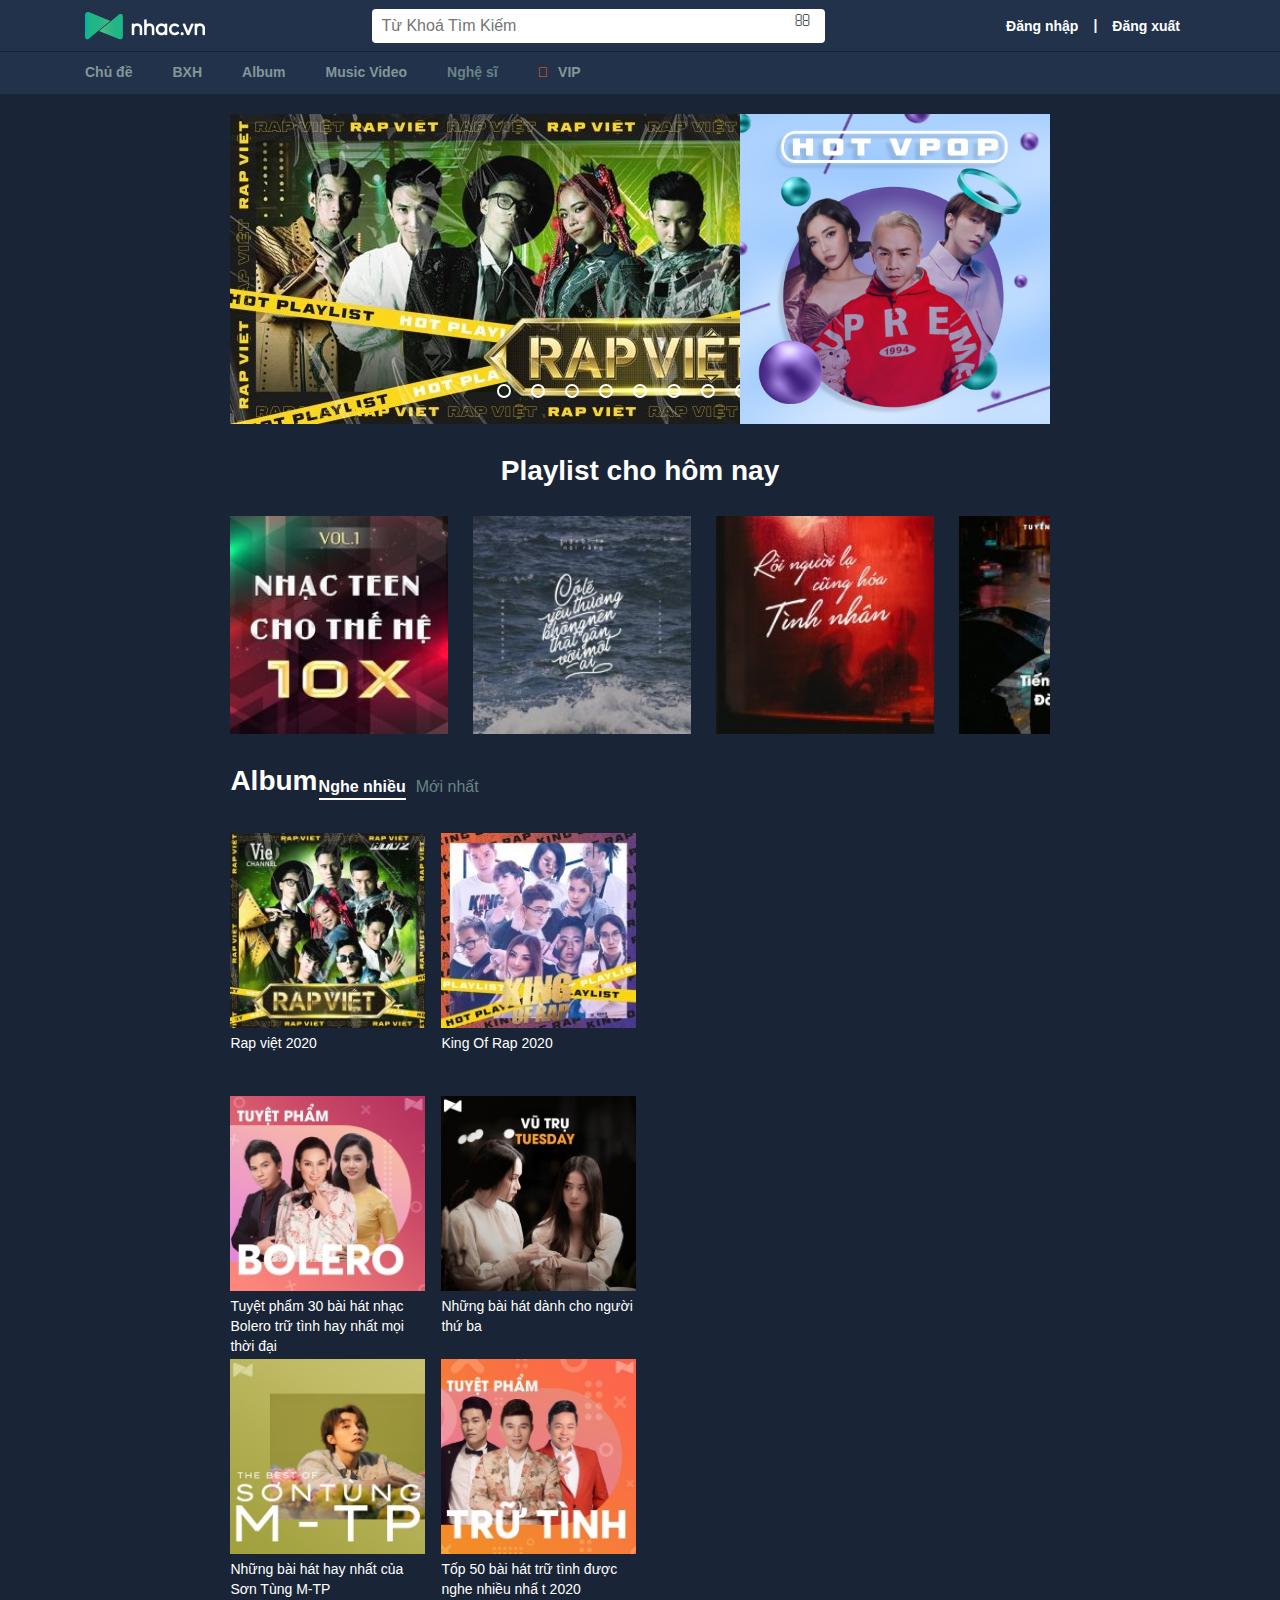
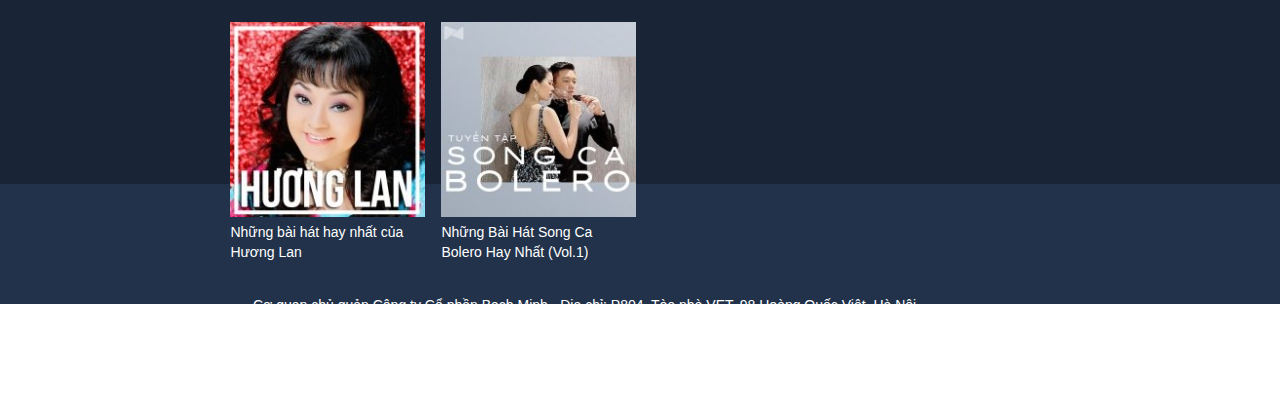
==== index.html @ 997c5e0f "add" ====
<!DOCTYPE html>
<html lang="en">

<head>
    <meta charset="UTF-8">
    <meta name="viewport" content="width=device-width, initial-scale=1.0">
    <title>Nhac</title>
    <link rel="stylesheet" href="css/header.css">
    <link rel="stylesheet" href="css/style.css">
    <!-- Latest compiled and minified CSS -->
    <link rel="stylesheet" href="https://maxcdn.bootstrapcdn.com/bootstrap/4.5.2/css/bootstrap.min.css">

    <!-- jQuery library -->
    <script src="https://ajax.googleapis.com/ajax/libs/jquery/3.5.1/jquery.min.js"></script>

    <!-- Popper JS -->
    <script src="https://cdnjs.cloudflare.com/ajax/libs/popper.js/1.16.0/umd/popper.min.js"></script>

    <!-- Latest compiled JavaScript -->
    <script src="https://maxcdn.bootstrapcdn.com/bootstrap/4.5.2/js/bootstrap.min.js"></script>
    <script src="js/font.js"></script>
    <link rel="stylesheet" href="https://use.fontawesome.com/releases/v5.6.3/css/all.css">
</head>

<body>
    <div class="main">
        <!-- Start Header -->
        <header id="header">
            <div class="header-menu">
                <div class="header-logo">
                    <div class="container h-100 d-flex align-items-center justify-content-sm-between">
                        <div class="logo">
                            <a class=" d-block" href="#">
                                <img class=" d-block" src="image/logo.png" alt="">
                            </a>
                        </div>
                        <div class="header-search d-flex align-items-center">
                            <input type="text" class="search" name="search" placeholder="Từ Khoá Tìm Kiếm">
                            <div class="wrap-icon-search position-relative">
                                <i class="fad fa-search position-absolute icon-search"></i>
                            </div>
                        </div>
                        <div class="login-logout d-flex align-items-center">
                            <div class="login">
                                <a href="#">Đăng nhập</a>
                            </div>
                            <div class="over">|</div>
                            <div class="logout">
                                <a href="#">Đăng xuất</a>
                            </div>
                        </div>
                    </div>
                </div>
                <div class="header-top-menu d-flex container">
                    <div class="theme h-100">
                        <a class="d-flex align-items-center h-100" href="#">Chủ đề</a>
                    </div>
                    <div class="bxh h-100">
                        <a class="d-flex align-items-center h-100" href="#">BXH</a>
                    </div>
                    <div class="album h-100">
                        <a class="d-flex align-items-center h-100" href="#">Album</a>
                    </div>
                    <div class="video h-100">
                        <a class="d-flex align-items-center h-100" href="#">Music Video</a>
                    </div>
                    <div class="singer h-100">
                        <a class="d-flex align-items-center h-100" href="#">Nghệ sĩ</a>
                    </div>
                    <div class="vip h-100">
                        <a class="d-flex align-items-center h-100" href="#">
                            <i class="fad fa-gem gem"></i>
                            <span>VIP</span>
                        </a>
                    </div>
                </div>
            </div>
        </header>
        <!-- End Header -->
        <div class="content">
            <div class="head-content">
                <div class="slider">
                    <div class="slides">
                        <input type="radio" name="radio-btn" id="radio1">
                        <input type="radio" name="radio-btn" id="radio2">
                        <input type="radio" name="radio-btn" id="radio3">
                        <input type="radio" name="radio-btn" id="radio4">
                        <input type="radio" name="radio-btn" id="radio5">
                        <input type="radio" name="radio-btn" id="radio6">
                        <input type="radio" name="radio-btn" id="radio7">
                        <input type="radio" name="radio-btn" id="radio8">
                        <input type="radio" name="radio-btn" id="radio9">
                        <div class="slide first">
                            <img src="./image/3981.jpg" alt=""></a>
                        </div>
                        <div class="slide">
                            <img src="./image/2.jpg" alt="">
                        </div>
                        <div class="slide">
                            <img src="./image/3.png" alt="">
                        </div>
                        <div class="slide">
                            <img src="./image/4.png" alt="">
                        </div>
                        <div class="slide">
                            <img src="./image/5.jpg" alt="">
                        </div>
                        <div class="slide">
                            <img src="./image/6.jpg" alt="">
                        </div>
                        <div class="slide">
                            <img src="./image/7.jpg" alt="">
                        </div>
                        <div class="slide">
                            <img src="./image/8.png" alt="">
                        </div>
                        <div class="slide">
                            <img src="./image/9.png" alt="">
                        </div>
                        <div class="navigation-auto">
                            <div class="auto-btn1"></div>
                            <div class="auto-btn2"></div>
                            <div class="auto-btn3"></div>
                            <div class="auto-btn4"></div>
                            <div class="auto-btn5"></div>
                            <div class="auto-btn6"></div>
                            <div class="auto-btn7"></div>
                            <div class="auto-btn8"></div>
                            <div class="auto-btn9"></div>
                        </div>
                    </div>

                    <div class="navigation-manual">
                        <label for="radio1" class="manual-btn" id="manual-btn1"></label>
                        <label for="radio2" class="manual-btn" id="manual-btn2"></label>
                        <label for="radio3" class="manual-btn" id="manual-btn3"></label>
                        <label for="radio4" class="manual-btn" id="manual-btn4"></label>
                        <label for="radio5" class="manual-btn" id="manual-btn5"></label>
                        <label for="radio6" class="manual-btn" id="manual-btn6"></label>
                        <label for="radio7" class="manual-btn" id="manual-btn7"></label>
                        <label for="radio8" class="manual-btn" id="manual-btn8"></label>
                        <label for="radio9" class="manual-btn" id="manual-btn9"></label>
                    </div>
                </div>
                <script type="text/javascript">
                    var counter = 1;
                    setInterval(function(){
                        document.getElementById('radio' + counter).checked = true;
                        counter++;
                        if(counter > 9){
                            counter = 1;
                        }
                    }, 5000);
                    </script>
                <div class="hotvpop"><a href="#"><img src="/image/hotvpop.jpg" style="width: 310px;" alt="">
                    </a></div>
                

                <!-- Start Content -->
            </div>
            <div style="height: 30px;"></div>
            <h2 class="name">Playlist cho hôm nay</h2>
            <div class="now-playlist">
                <div class="slider-playlist" id="slider_playlist">
                    
                    <div class="playlist">
                        <img src="/image/playlist1.jpg" style="width: 218px;" alt="">
                        <a href="#">
                            <div class="overlay">
                                <img src="/image/playbutton.png" alt="">
                            </div>
                        </a>
                    </div>
                    <div class="playlist">
                        <img src="/image/playlist2.jpg" style="width: 218px;" alt="">
                        <a href="#">
                            <div class="overlay">
                                <img src="/image/playbutton.png" alt="">
                            </div>
                        </a>
                    </div>
                    <div class="playlist">
                        <img src="/image/playlist3.jpg" style="width: 218px;" alt="">
                        <a href="#">
                            <div class="overlay">
                                <img src="/image/playbutton.png" alt="">
                            </div>
                        </a>
                    </div>
                    <div class="playlist">
                        <img src="/image/playlist4.jpg" style="width: 218px;" alt="">
                        <a href="#">
                            <div class="overlay">
                                <img src="/image/playbutton.png" alt="">
                            </div>
                        </a>
                    </div>
                    <div class="playlist">
                        <img src="/image/playlist5.jpg" style="width: 218px;" alt="">
                        <a href="#">
                            <div class="overlay">
                                <img src="/image/playbutton.png" alt="">
                            </div>
                        </a>
                    </div>
                    <div class="playlist">
                        <img src="/image/playlist6.jpg" style="width: 218px;" alt="">
                        <a href="#">
                            <div class="overlay">
                                <img src="/image/playbutton.png" alt="">
                            </div>
                        </a>
                    </div>
                    <div class="playlist">
                        <img src="/image/playlist7.jpg" style="width: 218px;" alt="">
                        <a href="#">
                            <div class="overlay">
                                <img src="/image/playbutton.png" alt="">
                            </div>
                        </a>
                    </div>
                    <div class="playlist">
                        <img src="/image/playlist8.jpg" style="width: 218px;" alt="">
                        <a href="#">
                            <div class="overlay">
                                <img src="/image/playbutton.png" alt="">
                            </div>
                        </a>
                    </div>
                    <div class="playlist">
                        <img src="/image/playlist9.jpg" style="width: 218px;" alt="">
                        <a href="#">
                            <div class="overlay">
                                <img src="/image/playbutton.png" alt="">
                            </div>
                        </a>
                    </div>
                    <div class="playlist">
                        <img src="/image/playlist10.jpg" style="width: 218px;" alt="">
                        <a href="#">
                            <div class="overlay">
                                <img src="/image/playbutton.png" alt="">
                            </div>
                        </a>
                    </div>
                </div>
            </div>
            <script type="text/javascript">
                var counterplay = 0;
                setInterval(function(){
                    if (counterplay>5){
                        counterplay = 0;
                    };
                    var c = -counterplay*243
                    counterplay++;
                    document.getElementById('slider_playlist').style.marginLeft = c.toString()+"px";
                },3000);
            </script>
            <div class="middle-content">
                <div class="col1">
                    <div class="box-title">
                       <h2 class="name"><a href="#">Album</a></h2>
                        <div class="box-nav">
                            <ul class="btn-ty">
                                <li ><a href="#"class="pre-active" >Nghe nhiều</a></li>
                                <li  ><a href=""class="next">Mới nhất</a></li>
                            </ul>
                        </div>
                    </div>
                    <div class="album-list">
                        <div class="album-detail">
                            <div class="albums">
                                <img src="/image/album/1.jpg" style="width: 195px;" alt="">
                                <a href="#">
                                    <div class="overlay">
                                        <img src="/image/playbutton.png" alt="">
                                    </div>
                                </a>
                            </div>
                            <div class="album-info">
                                <h3 class="title"><a href="#">Rap việt 2020</a></h3>
                            </div>
                        </div>
                        <div class="album-detail">
                            <div class="albums">
                                <img src="/image/album/2.jpg" style="width: 195px;" alt="">
                                <a href="#">
                                    <div class="overlay">
                                        <img src="/image/playbutton.png" alt="">
                                    </div>
                                </a>
                            </div>
                            <div class="album-info">
                                <h3 class="title"><a href="#">King Of Rap 2020</a></h3>
                            </div>
                        </div>
                        <div class="album-detail">
                            <div class="albums">
                                <img src="/image/album/3.jpg" style="width: 195px;" alt="">
                                <a href="#">
                                    <div class="overlay">
                                        <img src="/image/playbutton.png" alt="">
                                    </div>
                                </a>
                            </div>
                            <div class="album-info">
                                <h3 class="title"><a href="#">Tuyệt phẩm 30 bài hát nhạc Bolero trữ tình hay nhất mọi thời đại</a></h3>
                            </div>
                        </div>
                        <div class="album-detail">
                            <div class="albums">
                                <img src="/image/album/4.jpg" style="width: 195px;" alt="">
                                <a href="#">
                                    <div class="overlay">
                                        <img src="/image/playbutton.png" alt="">
                                    </div>
                                </a>
                            </div>
                            <div class="album-info">
                                <h3 class="title"><a href="#">Những bài hát dành cho người thứ ba</a></h3>
                            </div>
                        </div>
                        <div class="album-detail">
                            <div class="albums">
                                <img src="/image/album/5.jpg" style="width: 195px;" alt="">
                                <a href="#">
                                    <div class="overlay">
                                        <img src="/image/playbutton.png" alt="">
                                    </div>
                                </a>
                            </div>
                            <div class="album-info">
                                <h3 class="title"><a href="#">Những bài hát hay nhất của Sơn Tùng M-TP</a></h3>
                            </div>
                        </div>
                        <div class="album-detail">
                            <div class="albums">
                                <img src="/image/album/6.jpg" style="width: 195px;" alt="">
                                <a href="#">
                                    <div class="overlay">
                                        <img src="/image/playbutton.png" alt="">
                                    </div>
                                </a>
                            </div>
                            <div class="album-info">
                                <h3 class="title"><a href="#">Tốp 50 bài hát trữ tình được nghe nhiều nhấ t 2020</a></h3>
                            </div>
                        </div>
                        <div class="album-detail">
                            <div class="albums">
                                <img src="/image/album/7.jpg" style="width: 195px;" alt="">
                                <a href="#">
                                    <div class="overlay">
                                        <img src="/image/playbutton.png" alt="">
                                    </div>
                                </a>
                            </div>
                            <div class="album-info">
                                <h3 class="title"><a href="#">Những bài hát hay nhất của Hương Lan</a></h3>
                            </div>
                        </div>
                        <div class="album-detail">
                            <div class="albums">
                                <img src="/image/album/8.jpg" style="width: 195px;" alt="">
                                <a href="#">
                                    <div class="overlay">
                                        <img src="/image/playbutton.png" alt="">
                                    </div>
                                </a>
                            </div>
                            <div class="album-info">
                                <h3 class="title"><a href="#">Những Bài Hát Song Ca Bolero Hay Nhất (Vol.1)</a></h3>
                            </div>
                        </div>
                        
                    </div>
                </div>
                <div class="col2"></div>
            </div>

        </div>

        <!-- Start Footer -->
        <footer id="footer">
            <div class="container d-flex align-items-center h-100">
                <div class="logo mr-5">
                    <a class="d-block" href="#">
                        <img class=" d-block" src="image/bottom-logo.png" alt="">
                    </a>
                </div>
                <div class="script">
                    <div class="address">Cơ quan chủ quản Công ty Cổ phần Bạch Minh - Địa chỉ: P804,
                        Tòa nhà VET, 98 Hoàng Quốc Việt, Hà Nội
                    </div>
                    <div class="email">Email: Nhac@vega.com.vn Tel: 024 37554190 - Người chịu trách
                        nhiệm nội dung: Ông Lê Hữu Toàn
                    </div>
                    <div class="policy">Giấy phép MXH số 311/GP-BTTTT do Bộ Thông Tin và Truyền
                        thông cấp ngày 04/07/2017
                    </div>
                    <div class="copy-right mt-3">
                        © 2015 Vega Corporation
                    </div>
                </div>

        </footer>
        <!-- End Footer -->
    </div>
</body>

</html>
---- css/header.css ----
/* Header */
.main{background-color: #192536;}
header {
    background-color: rgb(33, 50, 74);
    position: fixed;
    top: 0;
    left: 0;
    z-index: 999;
    min-width: 100%;
}
.header-logo {
    height: 52px;
    border-bottom: 1px solid #182434;
}
input.search {
    width: 342px;
    border: 0 none;
    border-radius: 4px 0 0 4px;
    -moz-border-radius: 4px 0 0 4px;
    -webkit-border-radius: 4px 0 0 4px;
    display: block;
    float: left;
    height: 34px;
    line-height: 34px;
    padding: 0 10px;
    outline: none;
    color: #5c5c5c;
}
.wrap-icon-search {
    height: 34px;
    width: 111px;
    background: #FFF;
    border-radius: 0 4px 4px 0;
}
.wrap-icon-search .icon-search {
    width: 25px;
    height: 25px;
    right: 5px;
    top: 4px;
}

.login-logout .over{
    font-size: 14px;
    color: #FFF;
    font-weight: bold;
}
.login-logout a{
    font-size: 14px;
    color: #FFF;
    padding: 0px 15px;
    font-weight: bold;
}
.login-logout a:hover{
    color: #21b685 !important;
    text-decoration: none;
}
.header-top-menu  {
    height: 42px;
}
.header-top-menu >div {
    color: #829799;
}

.header-top-menu a {
    margin-right: 40px;
    color: #829799;
    font-size: 14px;
    font-weight: bold;
    width: auto;
    border-bottom: 2px solid rgb(33, 50, 74);
}
.header-top-menu a:hover {
    color: #21b685 !important;
    text-decoration: none;
    border-bottom: 2px solid #21b685;
}
.vip .gem{
    color: rgb(254, 101, 0);
    display: inline-block;
    margin-right: 10px;
}
/* End Header */

/* Footer */
#footer {
    /* margin-top: 94px; */
    background-color: rgb(33, 50, 74);
    color: #fff;
    font-size: 14px;
    height: 120px;
}
/* End Footer */

/* Reponsive */
@media (max-width: 991.98px) {
    input.search {
        width: 200px;
    }
}
@media (max-width: 767.98px) {
    input.search {
        width: 140px;
    }
    .wrap-icon-search {
        width: 34px;
    }
    .header-top-menu a {
        margin-right: 37px;
    }
    header, .login-logout a, .login-logout .over, .header-top-menu a{
        font-size: 13px!important;
    }
}
/* End Reponsive */
---- css/style.css ----
/* body{
    margin: 0;
    padding: 0;
    height: 100vh;
    display: flex;
    justify-content: center;
    align-items: center;
    background-color: #23e3c9;
} */
*{
    font-family: Arial,sans-serif;
}
.content{
    margin-top:94px;
    padding: 20px 18%;
}
.head-content{
    display: flex;
    flex-direction: row;
    position: relative;
}
.hotvpop{
    position: absolute;
    right: 0;
    top: 0;
}

.slider{
    position: relative;
    width: 828px;
    height: 310px;
    overflow: hidden;
}

.slides{
    width: 1000%;
    height: 310px;
    display: flex;
}
.slider input{
    display: none;

}
.slide{
    width: 10%;
    transition: 2s;
}
.slide img{
    width: 828px;
    height: 310px;
}
.navigation-manual{
    position: absolute;
    width: 100%;
    margin-top: -40px;
    display: flex;
    justify-content: center;
}
.manual-btn{
    display: none;
    background: white;
    border:2px solid white;
    padding: 5px;
    border-radius: 10px;
    cursor: pointer;
    transition: 1s;
}
.manual-btn:not(:last-child){
    margin-right: 20px;
}
.manual-btn:hover{
    border: 2px solid #009966;
    background:#009966;
}
.manual-btn:active{
    background: #009966;
}
#radio1:checked ~ .first{
    margin-left: 0;
}
#radio2:checked ~ .first{
    margin-left: -10%;
}
#radio3:checked ~ .first{
    margin-left: -20%;
}
#radio4:checked ~ .first{
    margin-left: -30%;
}
#radio5:checked ~ .first{
    margin-left: -40%;
}
#radio6:checked ~ .first{
    margin-left: -50%;
}
#radio7:checked ~ .first{
    margin-left: -60%;
}
#radio8:checked ~ .first{
    margin-left: -70%;
}
#radio9:checked ~ .first{
    margin-left: -80%;
}
h2.name{
    color: white;
    width: 100%;
    text-align: center;
    font-family: Arial, Helvetica, sans-serif;
    font-size: 28px;
    font-weight: bold;
}
.playlist{
    position: relative;
    width: 218px;
    height: 218px;
    background-color: #DDD;
}
.overlay{
    position: absolute;
    top: 0;
    left: 0;
    height: 100%;
    width: 100%;
    background: linear-gradient(0deg, rgba(0,0,0,0.8421743697478992) 0%, rgba(119,97,97,0.5704656862745099) 100%);
    display: flex;
    justify-content: center;
    align-items: center;
    opacity: 0;
    transition: all 0.3s;

}
.overlay img{
    width: 60px;
    transform: scale(0.5);
    transition: all 0.3s;
}
.playlist:hover .overlay{
    opacity: 1;
}
.playlist:hover .overlay img{
    transform: scale(1);
}
ul{
    display: block;
    list-style-type: none;
}
.item-bxh{
    width: 300px;
    height: 68px;
    display: flex;
    flex-direction: row;
    font-size: 14px;
    align-items: center;
    font-family: Arial,sans-serif;
    border-bottom: 1px solid #999;
}
.item-bxh .info{
    flex-grow: 1;
}
.item-bxh .number{
    font-size: 20px;
    padding: 0 8px;
}
.singer{
    color: #999;
}
.song-title{
    margin-bottom:8px ;
}
.view-count{
    color: #999;
    font-size: 15px;}
.song-title{
    font-size: 15px;
}
.song-title a{
    text-decoration: none ;
    color:#fff;
}
.song-title:hover a{
    color:#009966;
}
.item-bxh-1{
    width: 300px;
    height: 110px;
    display: flex;
    align-items: center;
}
.item-bxh-1 .bg-overlay-home{
    width: 110px;
    height: 100%;
    display: flex;
    flex-direction: column;
    justify-content: flex-end;
    margin-right: 8px;
}
.bg-overlay-home .number-first{
    font-size: 25px;
    font-weight: bolder;
}
.item-bxh-1 .song-title{
    font-size: 15px;
    font-weight: bold;
}
.bg-music-video{
    width: 410px;
    height: 231px;
    position: relative;
    background-image: url('/image/musicvideo/emmoilanguoiyeuanh.jpg');
    background-position: center;
    background-size: cover;
}
.bg-music-video:hover .overlay{
    opacity: 1;
}
.bg-music-video:hover .overlay img{
    transform: scale(1);
}
.duration{
    color: white;
    position: absolute;
    bottom: 0;
    right: 0;
    background-color:rgba(0,0,0,0.6);
}
.bg-music-video-small{
    width: 195px;
    height: 110px;
    position: relative;
    background-image: url('/image/musicvideo/camotbautroithuongnho.jpg');
    background-position: center;
    background-size: cover;
}
.bg-music-video-small:hover .overlay{
    opacity: 1;
}
.bg-music-video-small:hover .overlay img{
    transform: scale(1);
}
.box-content{
    width: 840px;
    height: 459px;
    border-top: 1px solid #303b4a;
    border-bottom: 1px solid #303b4a;
    padding: 0 0;
}
li[class^="new-song"]{
    width: 411.59px;
    height: 91px;
    display: flex;
    align-items: center;
    border-bottom: 1px solid #303b4a;
}
.artist-list{
    padding:0;
    margin: 0;
}
li[class^="new-song"] .info{
    margin-left: 20px;
}
.new-song-1{
    float: left;
}
.new-song-2{
    float: right;
}
.singer a{
    text-decoration: none;
    color: #6A8385;
    font-size: 14px;
}
.singer a:hover{
    color: #009966;
}
.box-content-mv{
    width: 300px;
    height: 501px;
}
.first-mv{
    height: 169px;
    width: 100%;
    background-image: url('/image/mv/cohenvshanhphuc.jpeg');
    background-position: center;
    background-size: cover;
    position: relative;
}
.first-mv-content{
    position: absolute;
    bottom: 10px;
    left: 10px;
    display: flex;
    align-items: center;
}
.first-mv-content .chart-stt{
    color: white;
    font-size: 24px;
    margin-right: 10px;
}
.manual-mv{
    height: 83px;
    display: flex;
    align-items: center;
    border-bottom: 1px solid #303b4a;
    width: 100%;
}
.song-artist-avatar{
    width: 36.67%;
    height: 62px;
    background-image: url("/image/mv/2.jpg");
    background-position: center;
    background-size: cover;
    margin-right: 10px;
}
.chart-stt-manual{
    height: 100%;
    width: 25%;
    display: flex;
    justify-content: center;
    align-items: center;
    color: white;
    font-size: 16px;
    font-weight: bold;
    background-color: rgba(0,0,0,0.6);
}
.navigation-auto{
    position: absolute;
    display: flex;
    width: 100%;
    justify-content: center;
    margin-top: 270px;
}
.navigation-auto div{
    border: 2px solid white;
    padding: 5px;
    border-radius: 10px;
    transition: 1s;
}
.navigation-auto div:not(:last-child){
    margin-right: 20px;
}
#radio1:checked ~ .navigation-auto .auto-btn1{
    background: #40D3DC;
}
#radio2:checked ~ .navigation-auto .auto-btn2{
    background: #40D3DC;
}
#radio3:checked ~ .navigation-auto .auto-btn3{
    background: #40D3DC;
}
#radio4:checked ~ .navigation-auto .auto-btn4{
    background: #40D3DC;
}
#radio5:checked ~ .navigation-auto .auto-btn5{
    background: #40D3DC;
}
#radio6:checked ~ .navigation-auto .auto-btn6{
    background: #40D3DC;
}
#radio7:checked ~ .navigation-auto .auto-btn7{
    background: #40D3DC;
}
#radio8:checked ~ .navigation-auto .auto-btn8{
    background: #40D3DC;
}
#radio9:checked ~ .navigation-auto .auto-btn9{
    background: #40D3DC;
}
.now-playlist{
    width: 100%;
    overflow: hidden;
    padding-top: 20px;
}
.slider-playlist{
    display: flex;
    width: 1000%;
    transition: 2s;
    margin-left: 0px;
}
.playlist{
    margin-right: 25px;
}
.middle-content{
    width: 100%;
    height: 1000px;
}
.col1{
    width: 71.79%;
}
.box-title{
    margin-top: 30px;
    width: 100%;
    height: 44px;
}

.box-title .name{
    float: left;
    width: 10%;
    text-align: left;
    margin-right: 5%;
}
.name a{
    color: #fff;
}
.btn-ty li{
    float: left;
    padding-top:5px ;
}
.pre-active{
    font-weight: bold;
    color: #fff;
    border-bottom: 2px solid #fff;
    margin-right: 10px;
    padding-bottom: 1px;
    padding-bottom: 3px;
}
.pre-active:hover{
    color: #fff;
}
.next{
    color: #6A8385;
}
.next:hover{
    font-weight: bold;
    color: #fff;
    border-bottom: 2px solid #fff;
    margin-right: 10px;
    padding-bottom: 1px;
    padding-bottom: 3px;
}
.btn-ty{
    line-height: 35px;
    
}
.btn-ty li a{
    text-decoration: none;
}
.albums{
    width: 195px;
    height: 195px;
    position: relative;
    background-color: #fff;
}
.albums:hover .overlay{
    opacity: 1;
}
.album-list{
    width: 100%;
    margin-top: 25px;
}
.album-detail{
    width: 195px;
    height: 263px;
    float: left;
    margin-right: 16px;
}
h3.title {
    font-size: 14px;
    color: #fff;}
.title a{
    color: #fff;
    line-height: 20px;
}
.album-info{
    width: 100%;
    height: 47px;
    margin-top: 5px;
}
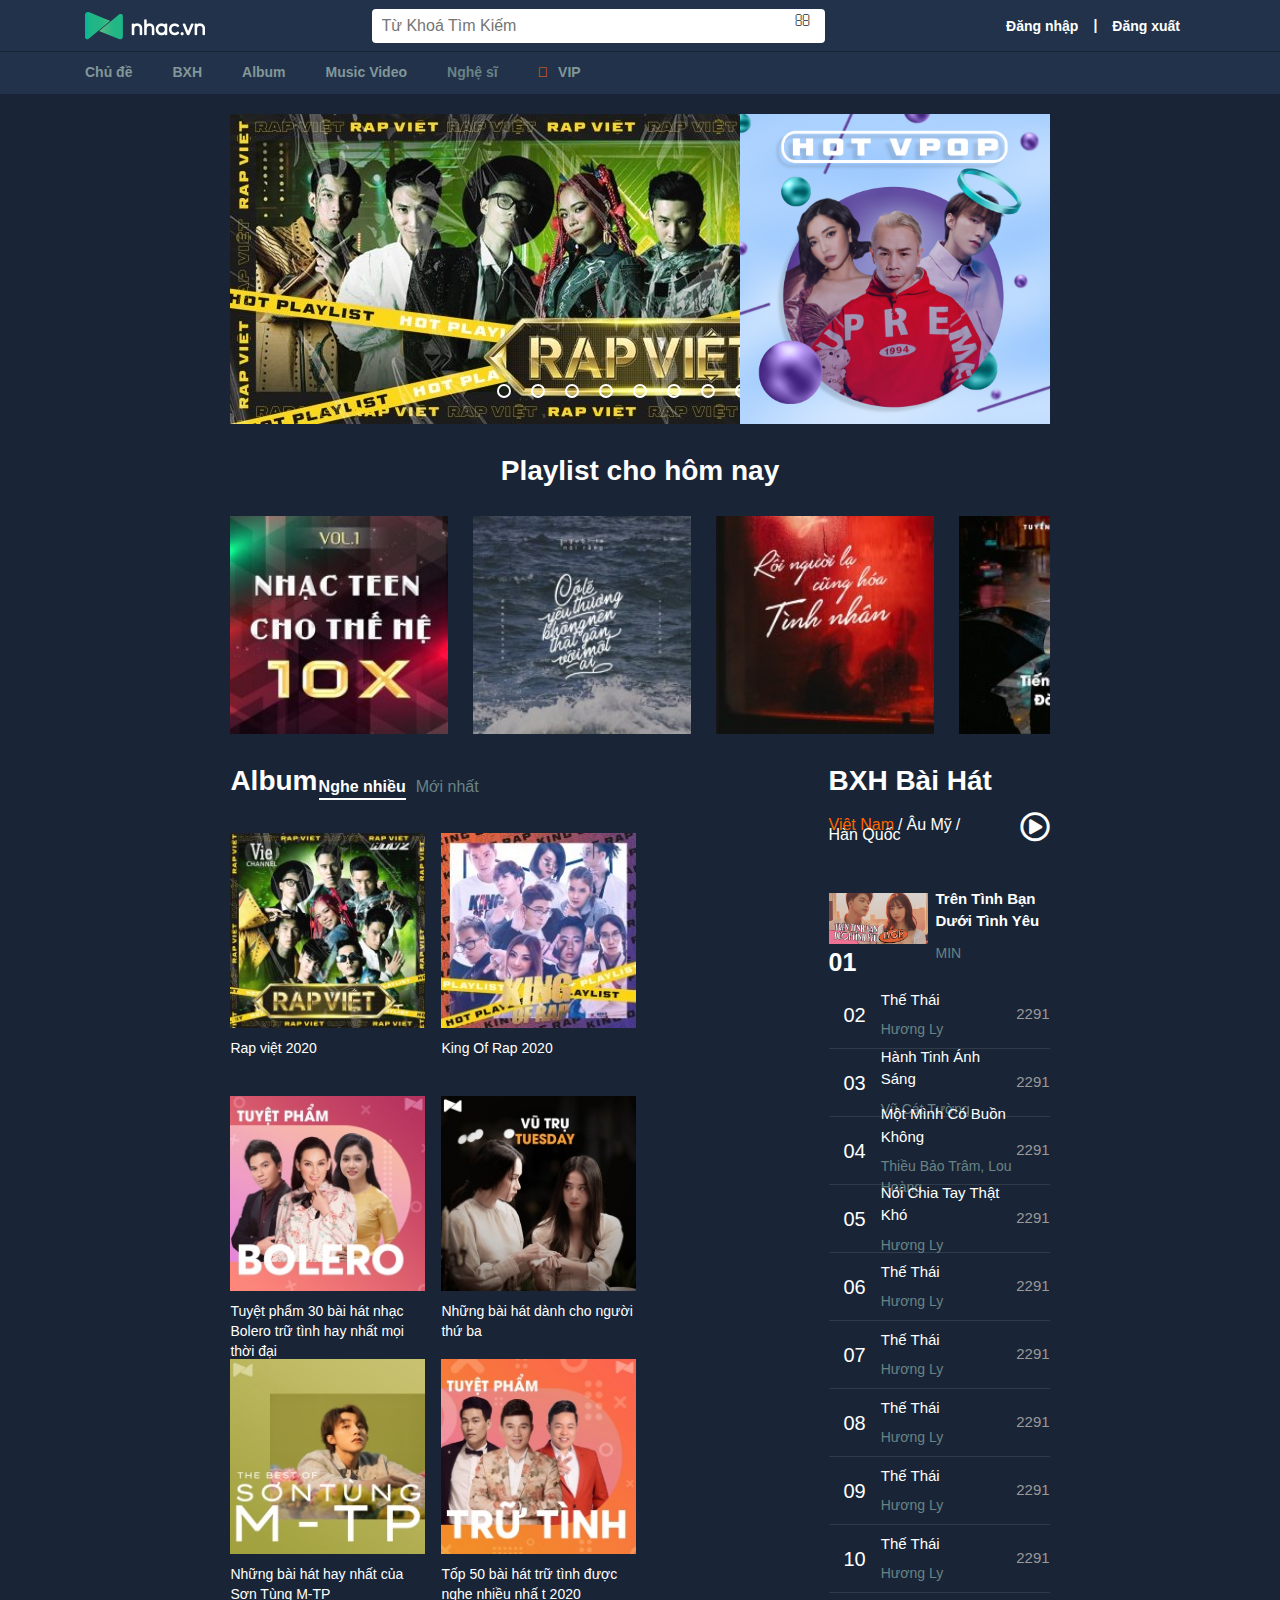
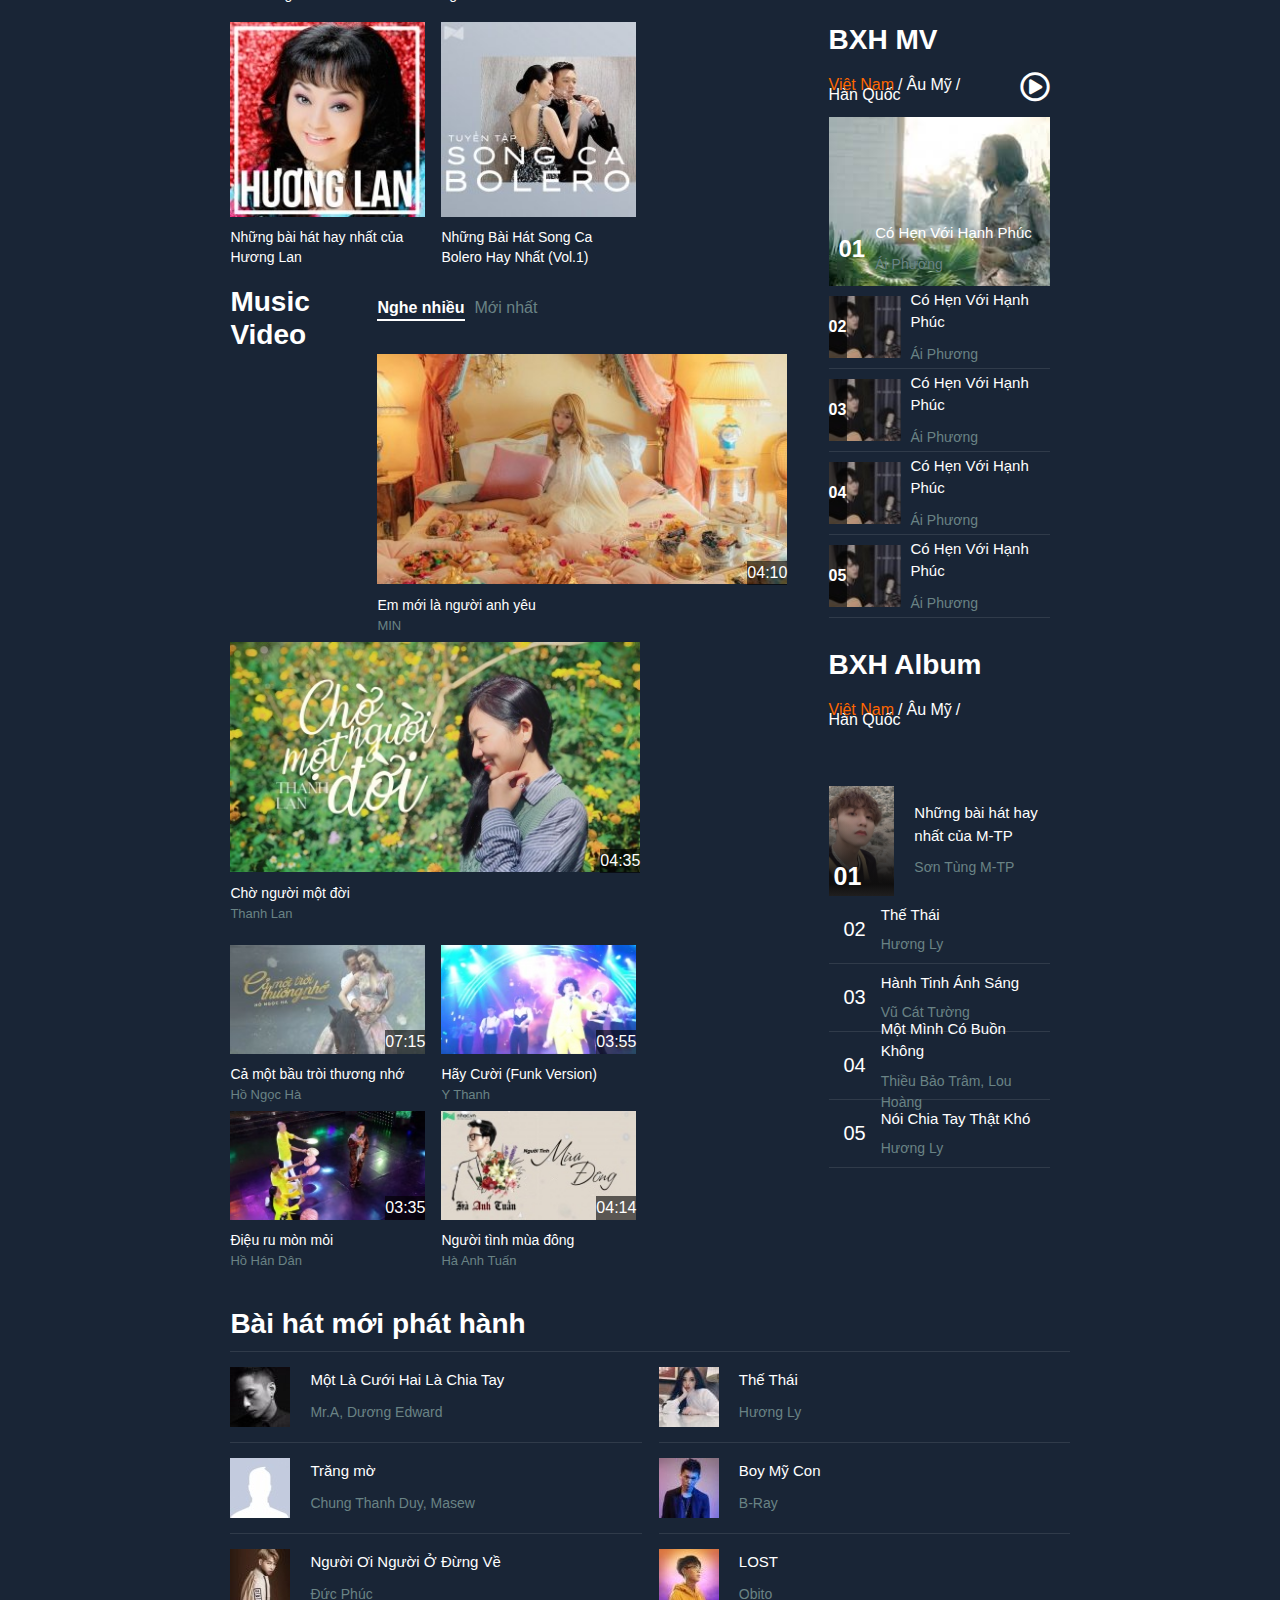
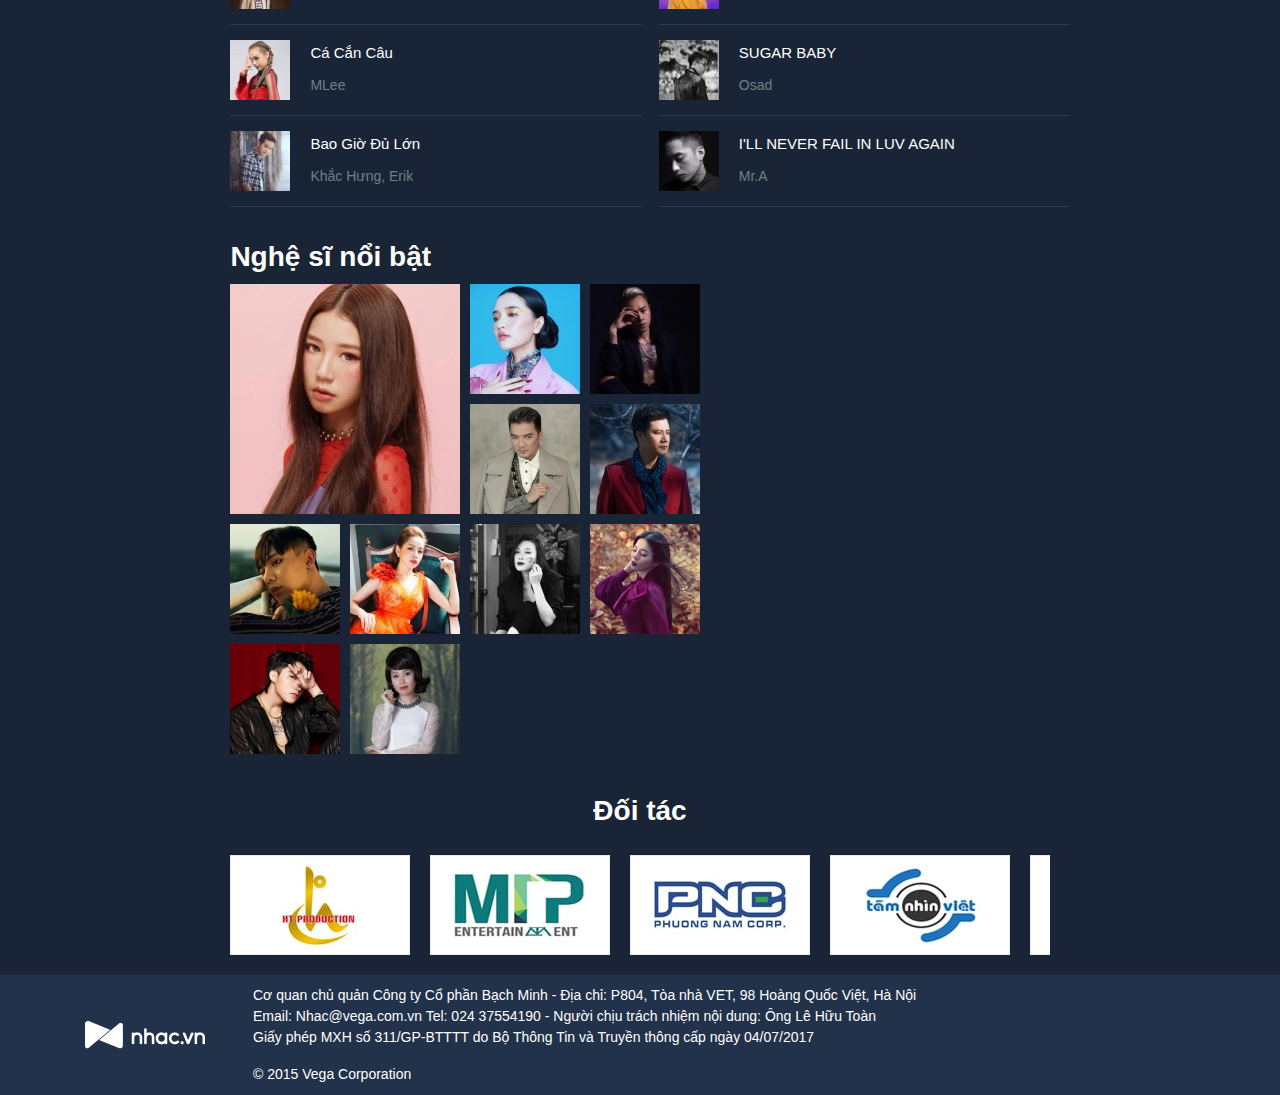
==== commit 1895cc02: "add" ====
--- a/index.html
+++ b/index.html
@@ -53,7 +53,7 @@
                 </div>
                 <div class="header-top-menu d-flex container">
                     <div class="theme h-100">
-                        <a class="d-flex align-items-center h-100" href="#">Chủ đề</a>
+                            <a class="d-flex align-items-center h-100"href="#">Chủ đề</a>
                     </div>
                     <div class="bxh h-100">
                         <a class="d-flex align-items-center h-100" href="#">BXH</a>
@@ -73,7 +73,9 @@
                             <span>VIP</span>
                         </a>
                     </div>
+                    
                 </div>
+                
             </div>
         </header>
         <!-- End Header -->
@@ -91,32 +93,33 @@
                         <input type="radio" name="radio-btn" id="radio8">
                         <input type="radio" name="radio-btn" id="radio9">
                         <div class="slide first">
-                            <img src="./image/3981.jpg" alt=""></a>
+                            <a href="#"><img src="./image/3981.jpg" alt=""></a>
                         </div>
                         <div class="slide">
-                            <img src="./image/2.jpg" alt="">
+                            <a href="#"><img src="./image/2.jpg" alt=""></a>
                         </div>
                         <div class="slide">
-                            <img src="./image/3.png" alt="">
+                            <a href="#"><img src="./image/3.png" alt=""></a>
                         </div>
                         <div class="slide">
-                            <img src="./image/4.png" alt="">
+                            <a href="#"><img src="./image/4.png" alt=""></a>
                         </div>
                         <div class="slide">
-                            <img src="./image/5.jpg" alt="">
+                            <a href="#"><img src="./image/5.jpg" alt=""></a>
                         </div>
                         <div class="slide">
-                            <img src="./image/6.jpg" alt="">
+                            <a href="#"><img src="./image/6.jpg" alt=""></a>
                         </div>
                         <div class="slide">
-                            <img src="./image/7.jpg" alt="">
+                            <a href="#"><img src="./image/7.jpg" alt=""></a>
                         </div>
                         <div class="slide">
-                            <img src="./image/8.png" alt="">
+                            <a href="#"><img src="./image/8.png" alt=""></a>
                         </div>
                         <div class="slide">
-                            <img src="./image/9.png" alt="">
-                        </div>
+                            <a href="#"><img src="./image/9.png" alt=""></a>
+                        </div>
+                        
                         <div class="navigation-auto">
                             <div class="auto-btn1"></div>
                             <div class="auto-btn2"></div>
@@ -152,94 +155,94 @@
                         }
                     }, 5000);
                     </script>
-                <div class="hotvpop"><a href="#"><img src="/image/hotvpop.jpg" style="width: 310px;" alt="">
+                <div class="hotvpop"><a href="#"><img src="./image/hotvpop.jpg" style="width: 310px;" alt="">
                     </a></div>
                 
 
                 <!-- Start Content -->
             </div>
-            <div style="height: 30px;"></div>
+            <div style="height: 30px"></div>
             <h2 class="name">Playlist cho hôm nay</h2>
             <div class="now-playlist">
                 <div class="slider-playlist" id="slider_playlist">
                     
                     <div class="playlist">
-                        <img src="/image/playlist1.jpg" style="width: 218px;" alt="">
+                        <img src="./image/playlist1.jpg" style="width: 218px;" alt="">
                         <a href="#">
                             <div class="overlay">
-                                <img src="/image/playbutton.png" alt="">
+                                <img src="./image/playbutton.png" alt="">
                             </div>
                         </a>
                     </div>
                     <div class="playlist">
-                        <img src="/image/playlist2.jpg" style="width: 218px;" alt="">
+                        <img src="./image/playlist2.jpg" style="width: 218px;" alt="">
                         <a href="#">
                             <div class="overlay">
-                                <img src="/image/playbutton.png" alt="">
+                                <img src="./image/playbutton.png" alt="">
                             </div>
                         </a>
                     </div>
                     <div class="playlist">
-                        <img src="/image/playlist3.jpg" style="width: 218px;" alt="">
+                        <img src="./image/playlist3.jpg" style="width: 218px;" alt="">
                         <a href="#">
                             <div class="overlay">
-                                <img src="/image/playbutton.png" alt="">
+                                <img src="./image/playbutton.png" alt="">
                             </div>
                         </a>
                     </div>
                     <div class="playlist">
-                        <img src="/image/playlist4.jpg" style="width: 218px;" alt="">
+                        <img src="./image/playlist4.jpg" style="width: 218px;" alt="">
                         <a href="#">
                             <div class="overlay">
-                                <img src="/image/playbutton.png" alt="">
+                                <img src="./image/playbutton.png" alt="">
                             </div>
                         </a>
                     </div>
                     <div class="playlist">
-                        <img src="/image/playlist5.jpg" style="width: 218px;" alt="">
+                        <img src="./image/playlist5.jpg" style="width: 218px;" alt="">
                         <a href="#">
                             <div class="overlay">
-                                <img src="/image/playbutton.png" alt="">
+                                <img src="./image/playbutton.png" alt="">
                             </div>
                         </a>
                     </div>
                     <div class="playlist">
-                        <img src="/image/playlist6.jpg" style="width: 218px;" alt="">
+                        <img src="./image/playlist6.jpg" style="width: 218px;" alt="">
                         <a href="#">
                             <div class="overlay">
-                                <img src="/image/playbutton.png" alt="">
+                                <img src="./image/playbutton.png" alt="">
                             </div>
                         </a>
                     </div>
                     <div class="playlist">
-                        <img src="/image/playlist7.jpg" style="width: 218px;" alt="">
+                        <img src="./image/playlist7.jpg" style="width: 218px;" alt="">
                         <a href="#">
                             <div class="overlay">
-                                <img src="/image/playbutton.png" alt="">
+                                <img src="./image/playbutton.png" alt="">
                             </div>
                         </a>
                     </div>
                     <div class="playlist">
-                        <img src="/image/playlist8.jpg" style="width: 218px;" alt="">
+                        <img src="./image/playlist8.jpg" style="width: 218px;" alt="">
                         <a href="#">
                             <div class="overlay">
-                                <img src="/image/playbutton.png" alt="">
+                                <img src="./image/playbutton.png" alt="">
                             </div>
                         </a>
                     </div>
                     <div class="playlist">
-                        <img src="/image/playlist9.jpg" style="width: 218px;" alt="">
+                        <img src="./image/playlist9.jpg" style="width: 218px;" alt="">
                         <a href="#">
                             <div class="overlay">
-                                <img src="/image/playbutton.png" alt="">
+                                <img src="./image/playbutton.png" alt="">
                             </div>
                         </a>
                     </div>
                     <div class="playlist">
-                        <img src="/image/playlist10.jpg" style="width: 218px;" alt="">
+                        <img src="./image/playlist10.jpg" style="width: 218px;" alt="">
                         <a href="#">
                             <div class="overlay">
-                                <img src="/image/playbutton.png" alt="">
+                                <img src="./image/playbutton.png" alt="">
                             </div>
                         </a>
                     </div>
@@ -263,17 +266,17 @@
                         <div class="box-nav">
                             <ul class="btn-ty">
                                 <li ><a href="#"class="pre-active" >Nghe nhiều</a></li>
-                                <li  ><a href=""class="next">Mới nhất</a></li>
+                                <li  ><a href="#"class="next">Mới nhất</a></li>
                             </ul>
                         </div>
                     </div>
                     <div class="album-list">
                         <div class="album-detail">
                             <div class="albums">
-                                <img src="/image/album/1.jpg" style="width: 195px;" alt="">
+                                <img src="./image/album/1.jpg" style="width: 195px;" alt="">
                                 <a href="#">
                                     <div class="overlay">
-                                        <img src="/image/playbutton.png" alt="">
+                                        <img src="./image/playbutton.png" alt="">
                                     </div>
                                 </a>
                             </div>
@@ -283,10 +286,10 @@
                         </div>
                         <div class="album-detail">
                             <div class="albums">
-                                <img src="/image/album/2.jpg" style="width: 195px;" alt="">
+                                <img src="./image/album/2.jpg" style="width: 195px;" alt="">
                                 <a href="#">
                                     <div class="overlay">
-                                        <img src="/image/playbutton.png" alt="">
+                                        <img src="./image/playbutton.png" alt="">
                                     </div>
                                 </a>
                             </div>
@@ -296,10 +299,10 @@
                         </div>
                         <div class="album-detail">
                             <div class="albums">
-                                <img src="/image/album/3.jpg" style="width: 195px;" alt="">
+                                <img src="./image/album/3.jpg" style="width: 195px;" alt="">
                                 <a href="#">
                                     <div class="overlay">
-                                        <img src="/image/playbutton.png" alt="">
+                                        <img src="./image/playbutton.png" alt="">
                                     </div>
                                 </a>
                             </div>
@@ -309,10 +312,10 @@
                         </div>
                         <div class="album-detail">
                             <div class="albums">
-                                <img src="/image/album/4.jpg" style="width: 195px;" alt="">
+                                <img src="./image/album/4.jpg" style="width: 195px;" alt="">
                                 <a href="#">
                                     <div class="overlay">
-                                        <img src="/image/playbutton.png" alt="">
+                                        <img src="./image/playbutton.png" alt="">
                                     </div>
                                 </a>
                             </div>
@@ -322,10 +325,10 @@
                         </div>
                         <div class="album-detail">
                             <div class="albums">
-                                <img src="/image/album/5.jpg" style="width: 195px;" alt="">
+                                <img src="./image/album/5.jpg" style="width: 195px;" alt="">
                                 <a href="#">
                                     <div class="overlay">
-                                        <img src="/image/playbutton.png" alt="">
+                                        <img src="./image/playbutton.png" alt="">
                                     </div>
                                 </a>
                             </div>
@@ -335,10 +338,10 @@
                         </div>
                         <div class="album-detail">
                             <div class="albums">
-                                <img src="/image/album/6.jpg" style="width: 195px;" alt="">
+                                <img src="./image/album/6.jpg" style="width: 195px;" alt="">
                                 <a href="#">
                                     <div class="overlay">
-                                        <img src="/image/playbutton.png" alt="">
+                                        <img src="./image/playbutton.png" alt="">
                                     </div>
                                 </a>
                             </div>
@@ -348,10 +351,10 @@
                         </div>
                         <div class="album-detail">
                             <div class="albums">
-                                <img src="/image/album/7.jpg" style="width: 195px;" alt="">
+                                <img src="./image/album/7.jpg" style="width: 195px;" alt="">
                                 <a href="#">
                                     <div class="overlay">
-                                        <img src="/image/playbutton.png" alt="">
+                                        <img src="./image/playbutton.png" alt="">
                                     </div>
                                 </a>
                             </div>
@@ -361,10 +364,10 @@
                         </div>
                         <div class="album-detail">
                             <div class="albums">
-                                <img src="/image/album/8.jpg" style="width: 195px;" alt="">
+                                <img src="./image/album/8.jpg" style="width: 195px;" alt="">
                                 <a href="#">
                                     <div class="overlay">
-                                        <img src="/image/playbutton.png" alt="">
+                                        <img src="./image/playbutton.png" alt="">
                                     </div>
                                 </a>
                             </div>
@@ -374,9 +377,527 @@
                         </div>
                         
                     </div>
+                    
+                    <div class="box-title">
+                        <h2 class="name" style="width: 20%;"><a href="#">Music Video</a></h2>
+                         <div class="box-nav">
+                             <ul class="btn-ty">
+                                 <li ><a href="#"class="pre-active" >Nghe nhiều</a></li>
+                                 <li  ><a href="#"class="next">Mới nhất</a></li>
+                             </ul>
+                         </div>
+                     </div>
+                     <div class="album-list">
+                        <div class="music-video">
+                            <div class="bg-music-video">
+                                <img src="./image/musicvideo/emmoilanguoiyeuanh.jpg" width="410px" alt="photo">
+                                <a href="#">
+                                    <div class="overlay">
+                                        <img src="./image/playbutton.png" alt="">
+                                    </div>
+                                </a>
+                                <div class="duration">04:10</div>
+                            </div>
+                            <div class="album-info">
+                                <h3 class="title"><a href="#">Em mới là người anh yêu</a></h3>
+                                <h4 class="singer-h4"><a href="#">MIN</a></h4>
+                            </div>
+
+                        </div>
+                        <div class="music-video">
+                            <div class="bg-music-video">
+                                <img src="./image/musicvideo/chodoimotnguoi.jpg" width="410px" alt="photo">
+                                <a href="#">
+                                    <div class="overlay">
+                                        <img src="./image/playbutton.png" alt="">
+                                    </div>
+                                </a>
+                                <div class="duration">04:35</div>
+                            </div>
+                            <div class="album-info">
+                                <h3 class="title"><a href="#">Chờ người một đời</a></h3>
+                                <h4 class="singer-h4"><a href="#">Thanh Lan</a></h4>
+                            </div>
+
+                        </div>
+                     </div>
+                     <div style="clear: both;height: 15px;"></div>
+                     <div class="music-video-small">
+                         <div class="bg-music-video-small">
+                             <img src="./image/musicvideo/camotbautroithuongnho.jpg" width="195px" alt="photo">
+                             <a href="#">
+                                 <div class="overlay">
+                                     <img src="./image/playbutton.png" alt="">
+                                 </div>
+                             </a>
+                             <div class="duration">07:15</div>
+                         </div>
+                         <div class="album-info">
+                            <h3 class="title"><a href="#">Cả một bầu tròi thương nhớ</a></h3>
+                            <h4 class="singer-h4"><a href="#">Hồ Ngọc Hà</a></h4>
+                        </div>
+
+                     </div>
+                     <div class="music-video-small">
+                        <div class="bg-music-video-small">
+                            <img src="./image/musicvideo/haucuoi.jpg" width="195px" alt="photo">
+                            <a href="#">
+                                <div class="overlay">
+                                    <img src="./image/playbutton.png" alt="">
+                                </div>
+                            </a>
+                            <div class="duration">03:55</div>
+                        </div>
+                        <div class="album-info">
+                           <h3 class="title"><a href="#">Hãy Cười (Funk Version)</a></h3>
+                           <h4 class="singer-h4"><a href="#">Y Thanh</a></h4>
+                       </div>
+
+                    </div>
+                    <div class="music-video-small">
+                        <div class="bg-music-video-small">
+                            <img src="./image/musicvideo/dieurumonmoi.jpg" width="195px" alt="photo">
+                            <a href="#">
+                                <div class="overlay">
+                                    <img src="./image/playbutton.png" alt="">
+                                </div>
+                            </a>
+                            <div class="duration">03:35</div>
+                        </div>
+                        <div class="album-info">
+                           <h3 class="title"><a href="#">Điệu ru mòn mỏi</a></h3>
+                           <h4 class="singer-h4"><a href="#">Hồ Hán Dân</a></h4>
+                       </div>
+
+                    </div>
+                    <div class="music-video-small">
+                        <div class="bg-music-video-small">
+                            <img src="./image/musicvideo/nguoitinhmuadong.jpg" width="195px" alt="photo">
+                            <a href="#">
+                                <div class="overlay">
+                                    <img src="./image/playbutton.png" alt="">
+                                </div>
+                            </a>
+                            <div class="duration">04:14</div>
+                        </div>
+                        <div class="album-info">
+                           <h3 class="title"><a href="#">Người tình mùa đông</a></h3>
+                           <h4 class="singer-h4"><a href="#">Hà Anh Tuấn</a></h4>
+                       </div>
+
+                    </div>
+                    <div style="clear: both;"></div>
+                    <div class="box-title">
+                        <h2 class="name" style="width: 100%;"><a href="#">Bài hát mới phát hành</a></h2>
+                     </div>
+                     <div class="box-content">
+                        <ul class="artist-list">
+                            <li class="new-song-1">
+                                <a href="#"><img src="./image/baihatmoiphathanh/motlacuoihailachiatay.jpg" alt=""></a>
+                                <div class="info">
+                                    <div class="song-title"><a href="#">Một Là Cưới Hai Là Chia Tay</a></div>
+                                    <div class="singer"><a href="#">Mr.A, Dương Edward</a></div>
+                                </div>
+                            </li>
+                            <li class="new-song-2">
+                                <a href="#"><img src="./image/baihatmoiphathanh/2.jpg" alt=""></a>
+                                <div class="info">
+                                    <div class="song-title"><a href="#">Thế Thái</a></div>
+                                    <div class="singer"><a href="#">Hương Ly</a></div>
+                                </div>
+                            </li>
+                            <li class="new-song-1">
+                                <a href="#"><img src="./image/baihatmoiphathanh/3.jpg" alt=""></a>
+                                <div class="info">
+                                    <div class="song-title"><a href="#">Trăng mờ</a></div>
+                                    <div class="singer"><a href="#">Chung Thanh Duy, Masew</a></div>
+                                </div>
+                            </li>
+                            <li class="new-song-2">
+                                <a href="#"><img src="./image/baihatmoiphathanh/4.jpg" alt=""></a>
+                                <div class="info">
+                                    <div class="song-title"><a href="#">Boy Mỹ Con</a></div>
+                                    <div class="singer"><a href="#">B-Ray</a></div>
+                                </div>
+                            </li>
+                            <li class="new-song-1">
+                                <a href="#"><img src="./image/baihatmoiphathanh/5.jpg" alt=""></a>
+                                <div class="info">
+                                    <div class="song-title"><a href="#">Người Ơi Người Ở Đừng Về</a></div>
+                                    <div class="singer"><a href="#">Đức Phúc</a></div>
+                                </div>
+                            </li>
+                            <li class="new-song-2">
+                                <a href="#"><img src="./image/baihatmoiphathanh/6.jpg" alt=""></a>
+                                <div class="info">
+                                    <div class="song-title"><a href="#">LOST</a></div>
+                                    <div class="singer"><a href="#">Obito</a></div>
+                                </div>
+                            </li>
+                            <li class="new-song-1">
+                                <a href="#"><img src="./image/baihatmoiphathanh/7.jpg" alt=""></a>
+                                <div class="info">
+                                    <div class="song-title"><a href="#">Cá Cắn Câu</a></div>
+                                    <div class="singer"><a href="#">MLee</a></div>
+                                </div>
+                            </li>
+                            <li class="new-song-2">
+                                <a href="#"><img src="./image/baihatmoiphathanh/8.jpg" alt=""></a>
+                                <div class="info">
+                                    <div class="song-title"><a href="#">SUGAR BABY</a></div>
+                                    <div class="singer"><a href="#">Osad</a></div>
+                                </div>
+                            </li>
+                            <li class="new-song-1">
+                                <a href="#"><img src="./image/baihatmoiphathanh/9.jpg" alt=""></a>
+                                <div class="info">
+                                    <div class="song-title"><a href="#">Bao Giờ Đủ Lớn</a></div>
+                                    <div class="singer"><a href="#">Khắc Hưng, Erik</a></div>
+                                </div>
+                            </li>
+                            <li class="new-song-2">
+                                <a href="#"><img src="./image/baihatmoiphathanh/motlacuoihailachiatay.jpg" alt=""></a>
+                                <div class="info">
+                                    <div class="song-title"><a href="#">I'LL NEVER FAIL IN LUV AGAIN</a></div>
+                                    <div class="singer"><a href="#">Mr.A</a></div>
+                                </div>
+                            </li>
+                        </ul>
+                    </div>
+                    <div class="box-title">
+                        <h2 class="name" style="width: 100%;"><a href="#">Nghệ sĩ nổi bật</a></h2>
+                     </div>
+                    <div class="artist-list">
+                        <div class="artist-detail" style="width: 230px;height: 230px;">
+                            <img src="./image/artist/2.jpg" alt="">
+                            <a href="#">
+                                <div class="overlay"></div>
+                            </a>
+                        </div>
+                        <div class="artist-detail">
+                            <img src="./image/artist/1.jpg" alt="">
+                            <a href="#">
+                                <div class="overlay"></div>
+                            </a>
+                        </div>
+                        
+                        <div class="artist-detail">
+                            <img src="./image/artist/3.jpg" alt="">
+                            <a href="#">
+                                <div class="overlay"></div>
+                            </a>
+                        </div>
+                        <div class="artist-detail">
+                            <img src="./image/artist/4.jpg" alt="">
+                            <a href="#">
+                                <div class="overlay"></div>
+                            </a>
+                        </div>
+                        <div class="artist-detail">
+                            <img src="./image/artist/5.jpg" alt="">
+                            <a href="#">
+                                <div class="overlay"></div>
+                            </a>
+                        </div>
+                        <div class="artist-detail">
+                            <img src="./image/artist/6.jpg" alt="">
+                            <a href="#">
+                                <div class="overlay"></div>
+                            </a>
+                        </div>
+                        <div class="artist-detail">
+                            <img src="./image/artist/7.jpg" alt="">
+                            <a href="#">
+                                <div class="overlay"></div>
+                            </a>
+                        </div>
+                        <div class="artist-detail">
+                            <img src="./image/artist/8.jpg" alt="">
+                            <a href="#">
+                                <div class="overlay"></div>
+                            </a>
+                        </div>
+                        <div class="artist-detail">
+                            <img src="./image/artist/9.jpg" alt="">
+                            <a href="#">
+                                <div class="overlay"></div>
+                            </a>
+                        </div>
+                        <div class="artist-detail">
+                            <img src="./image/artist/10.jpg" alt="">
+                            <a href="#">
+                                <div class="overlay"></div>
+                            </a>
+                        </div>
+                        <div class="artist-detail">
+                            <img src="./image/artist/11.jpg" alt="">
+                            <a href="#">
+                                <div class="overlay"></div>
+                            </a>
+                        </div>
+                    </div>
+
+                    
                 </div>
-                <div class="col2"></div>
+                <div class="col2">
+                    <div class="box-title">
+                        <h2 class="name" style="width: 100%;"><a href="#">BXH Bài Hát</a></h2>
+                        <ul class="btn-ty-country">
+                                <li class="country"><a href="#" class="pre-country-active">Việt Nam</a></li>
+                                <li >/</li>
+                                <li class="country"><a href="#" class="next-country-active">Âu Mỹ</a></li>
+                                <li>/</li>
+                                <li class="country"><a href="#" class="next-country-active">Hàn Quốc</a></li>
+                        </ul>
+                        <div class="playicon"><a href="#"><i class="far fa-play-circle"></i>
+
+                        </a></div>
+                        
+                     </div>
+                     <div class="box-bxh">
+                        <ul class="list-items-bxh">
+                            <li class="item-bxh-1">
+                                <div class="bg-overlay-home">
+                                    <img src="./image/trentinhban.png" style="width: 99px;" alt="">
+                                    <div class="number-first">01</div>
+                                </div>
+                                <div class="info">
+                                    <div class="song-title"><a href="#">Trên Tình Bạn Dưới Tình Yêu</a></div>
+                                    <div class="singer"><a href="#">MIN</a></div>
+                                </div>
+                            </li>
+                
+                            <li class="item-bxh">
+                                <div class="number">02</div>
+                                <div class="info">
+                                    <div class="song-title"><a href="#">Thế Thái</a></div>
+                                    <div class="singer"><a href="#">Hương Ly</a></div>
+                                </div>
+                                <div class="view-count">2291</div>
+                            </li>
+                            <li class="item-bxh">
+                                <div class="number">03</div>
+                                <div class="info">
+                                    <div class="song-title"><a href="#">Hành Tinh Ánh Sáng</a></div>
+                                    <div class="singer"><a href="#">Vũ Cát Tường</a></div>
+                                </div>
+                                <div class="view-count">2291</div>
+                            </li>
+                            <li class="item-bxh">
+                                <div class="number">04</div>
+                                <div class="info">
+                                    <div class="song-title"><a href="#">Một Mình Có Buồn Không</a></div>
+                                    <div class="singer"><a href="#">Thiều Bảo Trâm, Lou Hoàng</a></div>
+                                </div>
+                                <div class="view-count">2291</div>
+                            </li>
+                            <li class="item-bxh">
+                                <div class="number">05</div>
+                                <div class="info">
+                                    <div class="song-title"><a href="#">Nói Chia Tay Thật Khó</a></div>
+                                    <div class="singer"><a href="#">Hương Ly</a></div>
+                                </div>
+                                <div class="view-count">2291</div>
+                            </li>
+                            <li class="item-bxh">
+                                <div class="number">06</div>
+                                <div class="info">
+                                    <div class="song-title"><a href="#">Thế Thái</a></div>
+                                    <div class="singer"><a href="#">Hương Ly</a></div>
+                                </div>
+                                <div class="view-count">2291</div>
+                            </li>
+                            <li class="item-bxh">
+                                <div class="number">07</div>
+                                <div class="info">
+                                    <div class="song-title"><a href="#">Thế Thái</a></div>
+                                    <div class="singer"><a href="#">Hương Ly</a></div>
+                                </div>
+                                <div class="view-count">2291</div>
+                            </li>
+                            <li class="item-bxh">
+                                <div class="number">08</div>
+                                <div class="info">
+                                    <div class="song-title"><a href="#">Thế Thái</a></div>
+                                    <div class="singer"><a href="#">Hương Ly</a></div>
+                                </div>
+                                <div class="view-count">2291</div>
+                            </li>
+                            <li class="item-bxh">
+                                <div class="number">09</div>
+                                <div class="info">
+                                    <div class="song-title"><a href="#">Thế Thái</a></div>
+                                    <div class="singer"><a href="#">Hương Ly</a></div>
+                                </div>
+                                <div class="view-count">2291</div>
+                            </li>
+                            <li class="item-bxh">
+                                <div class="number">10</div>
+                                <div class="info">
+                                    <div class="song-title"><a href="#">Thế Thái</a></div>
+                                    <div class="singer"><a href="#">Hương Ly</a></div>
+                                </div>
+                                <div class="view-count">2291</div>
+                            </li>
+                        </ul>
+                    </div>
+                    <div class="box-title">
+                        <h2 class="name" style="width: 100%;"><a href="#">BXH MV</a></h2>
+                        <ul class="btn-ty-country">
+                                <li class="country"><a href="#" class="pre-country-active">Việt Nam</a></li>
+                                <li >/</li>
+                                <li class="country"><a href="#" class="next-country-active">Âu Mỹ</a></li>
+                                <li>/</li>
+                                <li class="country"><a href="#" class="next-country-active">Hàn Quốc</a></li>
+                        </ul>
+                        <div class="playicon"><a href="#"><i class="far fa-play-circle"></i>
+
+                        </a></div>
+                     </div>
+                     <div style="height: 50px;"></div>
+                     <div class="box-content-mv">
+                        <div class="first-mv">
+                            <div class="first-mv-content">
+                                <span class="chart-stt">01</span>
+                                <div class="info">
+                                    <div class="song-title">
+                                        <a href="#">Có Hẹn Với Hạnh Phúc</a>
+                                    </div>
+                                    <div class="singer"><a href="#">Ái Phương</a></div>
+                                </div>
+                            </div>
+                        </div>
+                        <div class="manual-mv">
+                            <div class="song-artist-avatar">
+                                <div class="chart-stt-manual">02</div>
+                            </div>
+                            <div class="info">
+                                <div class="song-title">
+                                    <a href="#">Có Hẹn Với Hạnh Phúc</a>
+                                </div>
+                                <div class="singer"><a href="#">Ái Phương</a></div>
+                            </div>
+                        </div>
+                        <div class="manual-mv">
+                            <div class="song-artist-avatar">
+                                <div class="chart-stt-manual">03</div>
+                            </div>
+                            <div class="info">
+                                <div class="song-title">
+                                    <a href="#">Có Hẹn Với Hạnh Phúc</a>
+                                </div>
+                                <div class="singer"><a href="#">Ái Phương</a></div>
+                            </div>
+                        </div>
+                        <div class="manual-mv">
+                            <div class="song-artist-avatar">
+                                <div class="chart-stt-manual">04</div>
+                            </div>
+                            <div class="info">
+                                <div class="song-title">
+                                    <a href="#">Có Hẹn Với Hạnh Phúc</a>
+                                </div>
+                                <div class="singer"><a href="#">Ái Phương</a></div>
+                            </div>
+                        </div>
+                        <div class="manual-mv">
+                            <div class="song-artist-avatar">
+                                <div class="chart-stt-manual">05</div>
+                            </div>
+                            <div class="info">
+                                <div class="song-title">
+                                    <a href="#">Có Hẹn Với Hạnh Phúc</a>
+                                </div>
+                                <div class="singer"><a href="#">Ái Phương</a></div>
+                            </div>
+                        </div>
+                    </div>
+                    <div class="box-title">
+                        <h2 class="name" style="width: 100%;"><a href="#">BXH Album</a></h2>
+                        <ul class="btn-ty-country">
+                                <li class="country"><a href="#" class="pre-country-active">Việt Nam</a></li>
+                                <li >/</li>
+                                <li class="country"><a href="#" class="next-country-active">Âu Mỹ</a></li>
+                                <li>/</li>
+                                <li class="country"><a href="#" class="next-country-active">Hàn Quốc</a></li>
+                        </ul>
+                        
+                     </div>
+                     <div style="height:30px;clear: both;"></div>
+
+                     <div class="box-content-album">
+                         <div class="first-album">
+                             <div class="first-album-img">
+                                 <a href="#">
+                                     <div class="overflow-album"></div>
+                                     <div class="number-first">01</div>
+                                 </a>
+                             </div>
+                             <div class="info">
+                                <div class="song-title">
+                                    <a href="#">Những bài hát hay nhất của M-TP</a>
+                                </div>
+                                <div class="singer"><a href="#">Sơn Tùng M-TP</a></div>
+                             </div>
+                         </div>
+                         <ul class="list-items-bxh">
+                            <li class="item-bxh">
+                                <div class="number">02</div>
+                                <div class="info">
+                                    <div class="song-title"><a href="#">Thế Thái</a></div>
+                                    <div class="singer"><a href="#">Hương Ly</a></div>
+                                </div>
+                            </li>
+                            <li class="item-bxh">
+                                <div class="number">03</div>
+                                <div class="info">
+                                    <div class="song-title"><a href="#">Hành Tinh Ánh Sáng</a></div>
+                                    <div class="singer"><a href="#">Vũ Cát Tường</a></div>
+                                </div>
+                            </li>
+                            <li class="item-bxh">
+                                <div class="number">04</div>
+                                <div class="info">
+                                    <div class="song-title"><a href="#">Một Mình Có Buồn Không</a></div>
+                                    <div class="singer"><a href="#">Thiều Bảo Trâm, Lou Hoàng</a></div>
+                                </div>
+                            </li>
+                            <li class="item-bxh">
+                                <div class="number">05</div>
+                                <div class="info">
+                                    <div class="song-title"><a href="#">Nói Chia Tay Thật Khó</a></div>
+                                    <div class="singer"><a href="#">Hương Ly</a></div>
+                                </div>
+                            </li>
+                            </ul>
+
+                     </div>
+                </div>
             </div>
+            <h2 class="name" style="margin-top: 30px;">Đối tác</h2>
+            <div class="now-playlist">
+                <div class="slider-playlist" id="slider_playlist_doitac">
+                    <img src="./image/doitac/ht.jpg" alt="" width="180px">
+                    <img src="./image/doitac/mtp.jpg" alt="" width="180px">
+                    <img src="./image/doitac/pnc.jpg" alt="" width="180px">
+                    <img src="./image/doitac/tam_nhin_viet.jpg" alt="" width="180px">
+                    <img src="./image/doitac/thang_long.jpg" alt="" width="180px">
+                    <img src="./image/doitac/universal.jpg" alt="" width="180px">
+                    <img src="./image/doitac/vcpmc.jpg" alt="" width="180px">
+                    <img src="./image/doitac/vng.jpg" alt="" width="180px">   
+                </div>
+            </div>
+            <script type="text/javascript">
+                var counterplays = 0;
+                setInterval(function(){
+                    if (counterplays>2){
+                        counterplays = 0;
+                    };
+                    var cs = -counterplays*200
+                    counterplays++;
+                    document.getElementById('slider_playlist_doitac').style.marginLeft = cs.toString()+"px";
+                },3000);
+            </script>
 
         </div>
 
--- a/css/style.css
+++ b/css/style.css
@@ -37,10 +37,7 @@
     height: 310px;
     display: flex;
 }
-.slider input{
-    display: none;
 
-}
 .slide{
     width: 10%;
     transition: 2s;
@@ -55,6 +52,9 @@
     margin-top: -40px;
     display: flex;
     justify-content: center;
+}
+.slider input{
+    display: none;
 }
 .manual-btn{
     display: none;
@@ -65,6 +65,9 @@
     cursor: pointer;
     transition: 1s;
 }
+.slider:hover  .navigation-manual .manual-btn{
+    display: block;
+}
 .manual-btn:not(:last-child){
     margin-right: 20px;
 }
@@ -146,21 +149,26 @@
     list-style-type: none;
 }
 .item-bxh{
-    width: 300px;
+    width: 100%;
     height: 68px;
     display: flex;
     flex-direction: row;
     font-size: 14px;
     align-items: center;
     font-family: Arial,sans-serif;
-    border-bottom: 1px solid #999;
+    border-bottom: 1px solid #303b4a;
+}
+.list-items-bxh{
+    padding: 0 0;
+    width: 100%;
 }
 .item-bxh .info{
     flex-grow: 1;
 }
 .item-bxh .number{
     font-size: 20px;
-    padding: 0 8px;
+    padding: 0 15px;
+    color: #fff;
 }
 .singer{
     color: #999;
@@ -180,9 +188,13 @@
 }
 .song-title:hover a{
     color:#009966;
+    text-decoration: none;
+}
+.singer:hover a{
+    text-decoration: none;
 }
 .item-bxh-1{
-    width: 300px;
+    width: 100%;
     height: 110px;
     display: flex;
     align-items: center;
@@ -195,54 +207,20 @@
     justify-content: flex-end;
     margin-right: 8px;
 }
-.bg-overlay-home .number-first{
+.number-first{
     font-size: 25px;
     font-weight: bolder;
+    color: white;
 }
 .item-bxh-1 .song-title{
     font-size: 15px;
     font-weight: bold;
 }
-.bg-music-video{
-    width: 410px;
-    height: 231px;
-    position: relative;
-    background-image: url('/image/musicvideo/emmoilanguoiyeuanh.jpg');
-    background-position: center;
-    background-size: cover;
-}
-.bg-music-video:hover .overlay{
-    opacity: 1;
-}
-.bg-music-video:hover .overlay img{
-    transform: scale(1);
-}
-.duration{
-    color: white;
-    position: absolute;
-    bottom: 0;
-    right: 0;
-    background-color:rgba(0,0,0,0.6);
-}
-.bg-music-video-small{
-    width: 195px;
-    height: 110px;
-    position: relative;
-    background-image: url('/image/musicvideo/camotbautroithuongnho.jpg');
-    background-position: center;
-    background-size: cover;
-}
-.bg-music-video-small:hover .overlay{
-    opacity: 1;
-}
-.bg-music-video-small:hover .overlay img{
-    transform: scale(1);
-}
+
 .box-content{
     width: 840px;
     height: 459px;
     border-top: 1px solid #303b4a;
-    border-bottom: 1px solid #303b4a;
     padding: 0 0;
 }
 li[class^="new-song"]{
@@ -274,13 +252,12 @@
     color: #009966;
 }
 .box-content-mv{
-    width: 300px;
-    height: 501px;
+    width: 100%;
 }
 .first-mv{
     height: 169px;
     width: 100%;
-    background-image: url('/image/mv/cohenvshanhphuc.jpeg');
+    background-image: url("/image/mv/cohenvshanhphuc.jpeg");
     background-position: center;
     background-size: cover;
     position: relative;
@@ -296,6 +273,7 @@
     color: white;
     font-size: 24px;
     margin-right: 10px;
+    font-weight: bold;
 }
 .manual-mv{
     height: 83px;
@@ -377,20 +355,29 @@
     transition: 2s;
     margin-left: 0px;
 }
+.slider-playlist img{
+    margin-right: 20px;
+}
 .playlist{
     margin-right: 25px;
 }
 .middle-content{
     width: 100%;
-    height: 1000px;
+    display: flex;
+    flex-direction: row;
 }
 .col1{
     width: 71.79%;
+    margin-right: 10px;
+}
+.col2{
+    width: 27.4%;
 }
 .box-title{
     margin-top: 30px;
     width: 100%;
     height: 44px;
+    clear: both;
 }
 
 .box-title .name{
@@ -444,6 +431,9 @@
 .albums:hover .overlay{
     opacity: 1;
 }
+.albums:hover .overlay img{
+    transform: scale(1);
+}
 .album-list{
     width: 100%;
     margin-top: 25px;
@@ -461,8 +451,167 @@
     color: #fff;
     line-height: 20px;
 }
+.title a:hover{
+    text-decoration: none;
+    color: #009966;
+}
 .album-info{
     width: 100%;
     height: 47px;
-    margin-top: 5px;
+    margin-top: 10px;
+}
+.singer-h4{
+    line-height: 5px;
+    font-size: 13px;
+}
+.singer-h4 a:hover{
+    text-decoration: none;
+    color: #009966;
+}
+.singer-h4 a{
+    color:#6A8385;
+}
+.music-video{
+    float: left;
+    margin-right: 13px;
+}
+.bg-music-video{
+    width: 410px;
+    height: 231px;
+    position: relative;
+}
+.bg-music-video:hover .overlay{
+    opacity: 1;
+}
+.bg-music-video:hover .overlay img{
+    transform: scale(1);
+}
+.duration{
+    color: white;
+    position: absolute;
+    bottom: 0;
+    right: 0;
+    background-color:rgba(0,0,0,0.6);
+}
+.bg-music-video-small{
+    width: 195px;
+    height: 109px;
+    position: relative;
+    background: #fff;
+}
+.bg-music-video-small:hover .overlay{
+    opacity: 1;
+}
+.bg-music-video-small:hover .overlay img{
+    transform: scale(1);
+}
+.music-video-small{
+    float: left;
+    margin-right: 16px;
+}
+.artist-detail{
+    width: 110px;
+    height: 110px;
+    background: #fff;
+    position: relative;
+    float: left;
+    margin-right: 10px;
+    margin-bottom: 10px;
+}
+.artist-detail:hover .overlay{
+    opacity: 1;
+}
+.btn-ty-country{
+    width: 70%;
+    line-height: 35px;
+    text-align: left;
+    float: left;
+}
+.btn-ty-country li{
+    float: left;
+    margin-right: 4px;
+    color: #fff;
+}
+.btn-ty-country li a.next-country-active{
+    color: #fff;
+}
+.btn-ty-country li a:hover{
+    text-decoration: none;
+    color: #f60;
+}
+ul.btn-ty-country{
+    padding: 15px 0px;
+    line-height: 10px;
+}
+.pre-country-active{
+    color: #f60;
+}
+.first-album-img{
+    width: 110px;
+    height: 110px;
+    background-image: url('/image/artist/tung.png');
+    background-position: center;
+    background-size: cover;
+    position: relative;
+    margin-right: 20px;
+}
+.overflow-album{
+    width: 100%;
+    height: 100%;
+    position: absolute;
+    left: 0;
+    top: 0;
+    background: linear-gradient(0deg, rgba(0,0,0,0.8421743697478992) 0%, rgba(22,21,21,1) 0%, rgba(32,31,31,1) 0%, rgba(15,14,14,1) 11%, rgba(255,255,255,0) 100%);
+
+}
+.first-album-img .number-first{
+    position: absolute;
+    bottom: 0px;
+    left: 5px;
+}
+.first-album{
+    display: flex;
+    width: 100%;
+    justify-content: center;
+    align-items: center;
+}
+.name a:hover{
+    text-decoration: none;
+    color: #009966;
+}
+.nav-theme{
+    position: absolute;
+    padding: 0 0;
+    width: 650px;
+    display: none;
+}
+.nav-theme li{
+    display: block;
+    float: left;
+    width: 33.33%;
+    line-height: 42px;
+    background-color: #fff;
+    border-bottom: 1px solid #EEE;
+}
+.nav-theme a{
+    text-decoration: none;
+    border-bottom: none;
+    font-family: Arial,sans-serif;
+    font-weight: normal;
+    color: #333;
+    padding-left: 20px;
+}
+.nav-theme a:hover{
+    text-decoration: none;
+    border-bottom: none;
+}
+.theme h-100:hover .nav-theme{
+    display: block;
+}
+.playicon{
+    float: right;
+}
+.playicon a {
+    color: white;
+    font-size: 30px;
 }